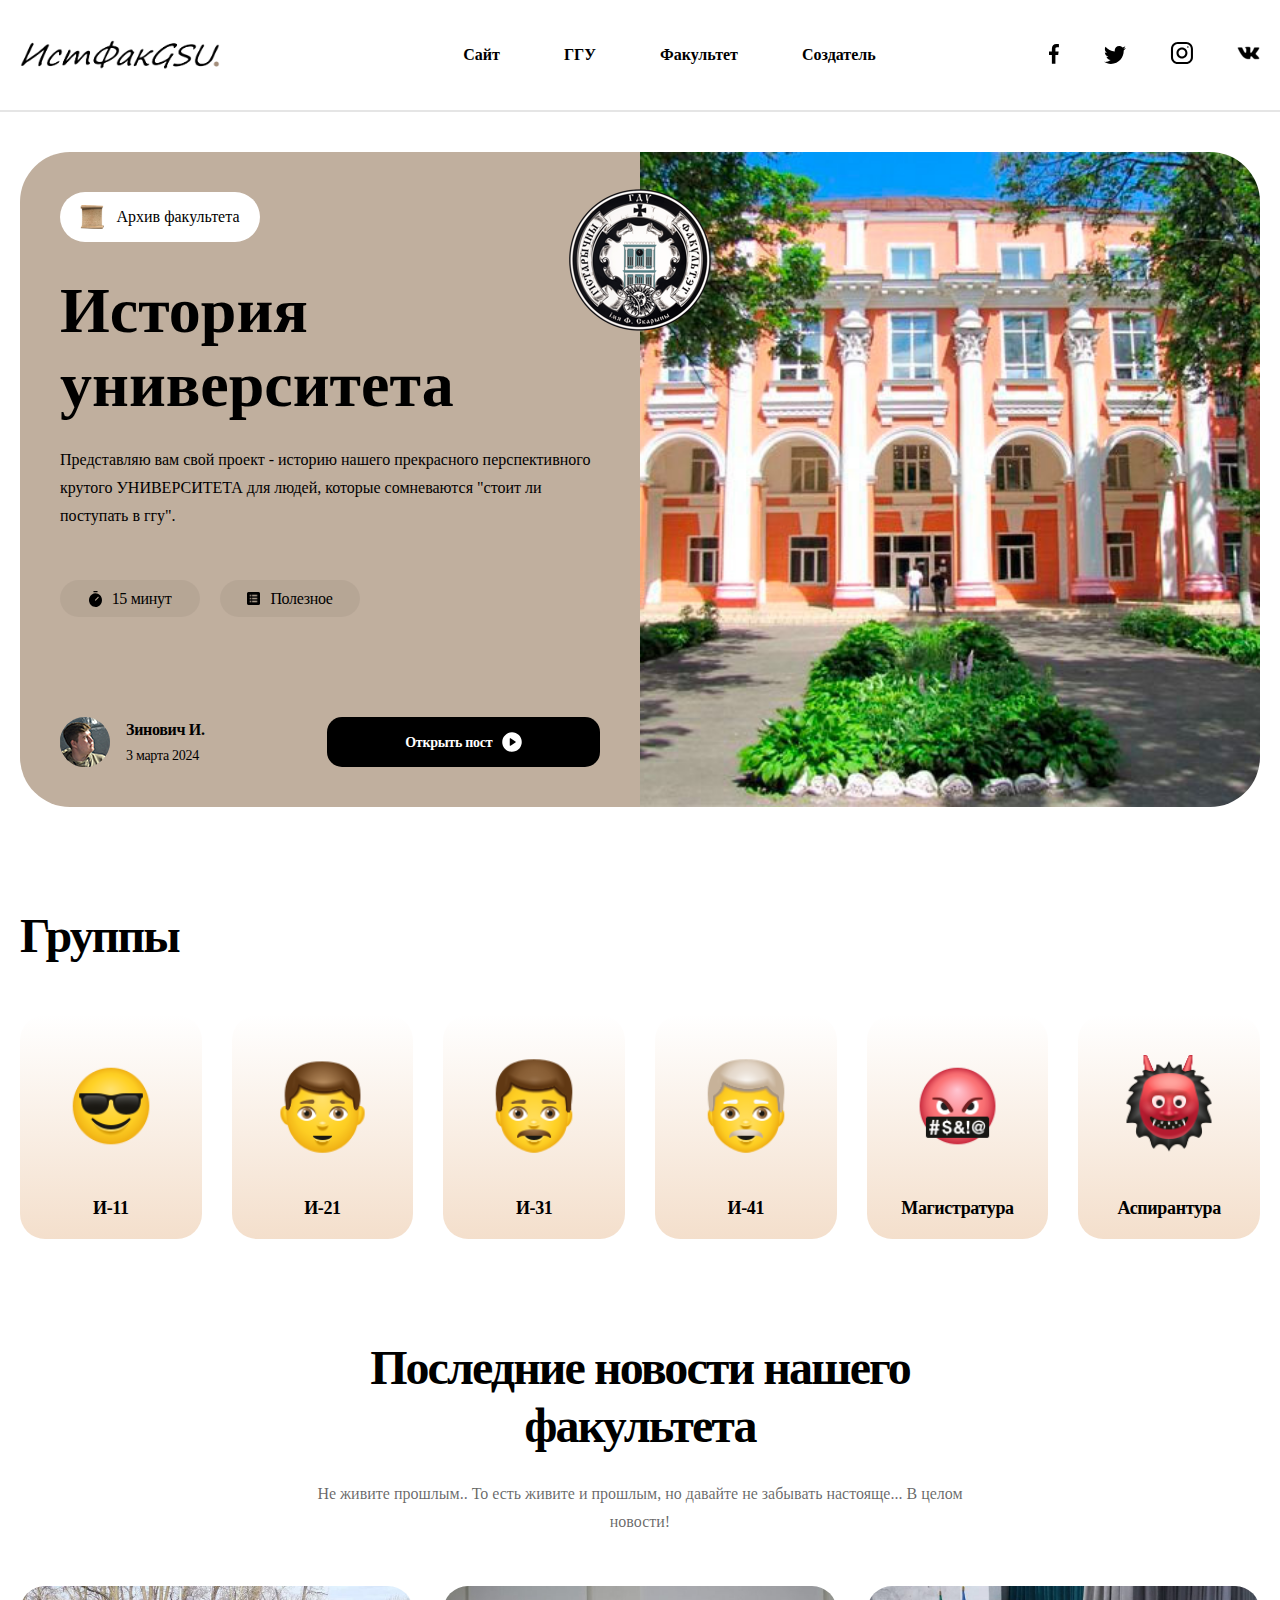
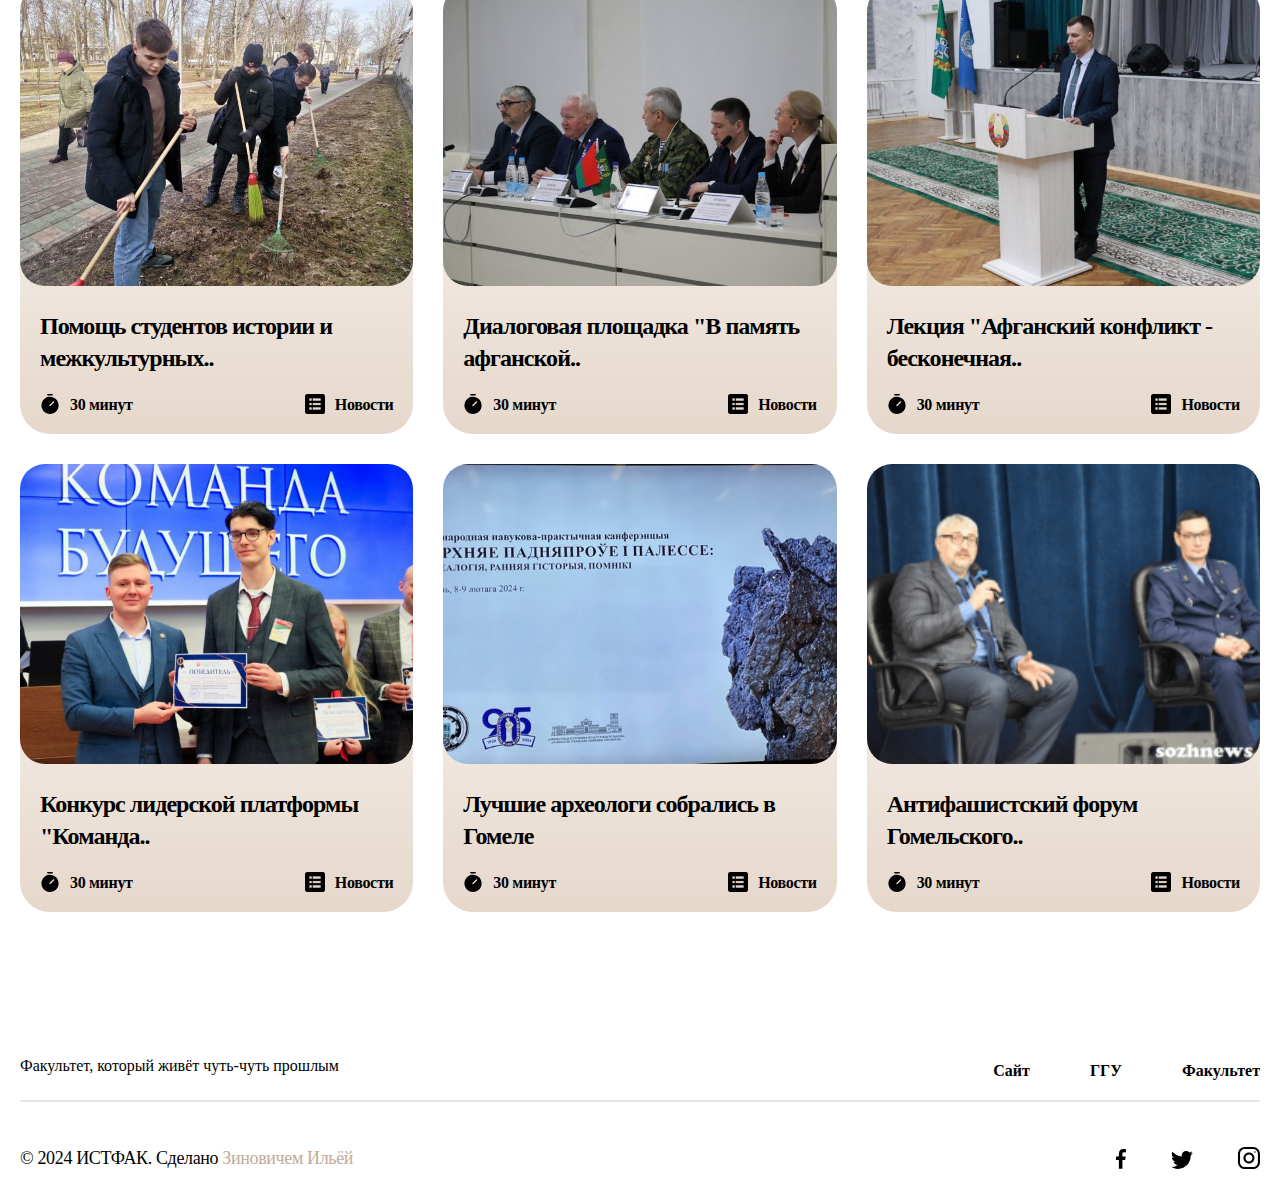
==== index.html @ bdf2fa17 "Update index.html" ====
<!DOCTYPE html>
<html lang="ru">
    <head>
        <meta charset="UTF-8">
        <meta http-equiv="X-UA-Compatible" content="IE=edge">
        <meta name="viewport" content="width=device-width, initial-scale=1.0">

        <title>ИстФак</title>

        <link rel="stylesheet" href="./css/styles.css">
    </head>

    <body>
        <!-- навбар -->
        
        <nav class="navBar">
            <img src="./img/Foodieland..png" class="navLogoImg" alt="">

            <div class="navLink">
                 <a href="./index.html" class="navLinkTap">Сайт</a>
                <a href="http://www.gsu.by/ru/university" class="navLinkTap">ГГУ</a>
                <a href="https://history.gsu.by/" class="navLinkTap">Факультет</a>
                <a href="https://vk.com/jeremy_juster" class="navLinkTap">Создатель</a>
            </div>

            <div>
                <a class="navLinkImg" href="https://www.facebook.com/francisk.skorina.gsu/">
                    <img src="./img/001-facebook.svg" alt="">
                </a>

                <a class="navLinkImg" href="https://twitter.com/GomelGsu?ref_src=twsrc%5Egoogle%7Ctwcamp%5Eserp%7Ctwgr%5Eauthor">
                    <img src="./img/002-twitter.svg" alt="">
                </a>

                <a class="navLinkImg" href="https://www.instagram.com/gsu_gomel/">
                    <img src="./img/003-instagram.svg" alt="">
                </a>

                <a class="navLinkImg" href="https://vk.com/istfak_ggu">
                    <img src="./img/vk-logo.png" alt="">
                </a>
            </div>
        </nav>

        <!-- main -->

        <section class="window-food">
            <div class="text-window">
                <div class="window-food-logo"></div>

                <div class="white-circle">
                    <div class="content">
                        <img class="img-page" src="./img/page.svg" alt="">
                        <p class="white-button-text">Архив факультета</p>
                    </div>
                </div>

                <div>
                    <p class="bold-text-one">История университета</p>
                    <p class="comment">Представляю вам свой проект - историю нашего прекрасного перспективного крутого УНИВЕРСИТЕТА для людей, которые сомневаются "стоит ли поступать в ггу".</p>
                </div>

                <div class="time-clock">
                    <div class="time">
                        <img class="clock-time-img" src="./img/time.svg" alt="">
                        <p class="clock-time-text">15 минут</p>
                    </div>
                    
                    <div class="clock">
                        <img class="clock-time-img" src="./img/clock.png" alt="" >
                        <p class="clock-time-text">Полезное</p>
                    </div>
                </div>

                <div class="smith-info-button">
                    <div class="smith-info">
                        <img src="./img/photo-smith.png" alt="">

                        <div>
                            <p class="smith-info-name">Зинович И.</p>
                            <p class="smith-info-calendar">3 марта 2024</p>
                        </div>   
                    </div>

                    <a class="black-circle" href="./post.html">
                        <p class="text-button-view">Открыть пост</p>
                        <img src="./img/play-button.svg" alt="">
                    </a>
                </div>
            </div>
        
            <div class="img-window-food">
                <img class="img-pic" src="./img/food-pic.jpg" alt="">
            </div>        
        </section>

        <!-- group -->

        <div class="tags-bar">
            <div class="tags-text">
                <div class="tags-text-one">
                    <p>Группы</p>
                </div>
            </div>
        
            <div class="tags-pic">
                <div class="tags-block">
                    <div class="gradient">
                        <img class="breakfast-img" src="./img/breakfast.png" alt="">
                        <p class="breakfast-text">И-11</p>
                    </div>
                </div>

                <div class="tags-block">
                    <div class="gradient">
                        <img class="breakfast-img" src="./img/vegan.png" alt="">
                        <p class="breakfast-text">И-21</p>
                    </div>
                </div>

                <div class="tags-block">
                    <div class="gradient">
                        <img class="breakfast-img" src="./img/meat.png" alt="">
                        <p class="breakfast-text">И-31</p>
                    </div>
                </div>

                <div class="tags-block">
                    <div class="gradient">
                        <img class="breakfast-img" src="./img/dessert.png" alt="">
                        <p class="breakfast-text">И-41</p>
                    </div>
                </div>

                <div class="tags-block">
                    <div class="gradient">
                        <img class="breakfast-img" src="./img/lunch.png" alt="">
                        <p class="breakfast-text">Магистратура</p>
                    </div>
                </div>

                <div class="tags-block">
                    <div class="gradient">
                        <img class="breakfast-img" src="./img/chocolate.png" alt="">
                        <p class="breakfast-text">Аспирантура</p>
                    </div>
                </div>
            </div>
        </div>

        <!-- cards -->

        <section class="most-popular-recipes">
            <div class="text-mpr">
                <p class="article">Последние новости нашего факультета</p>
                <p class="description">Не живите прошлым.. То есть живите и прошлым, но давайте не забывать настояще... В целом новости! </p>
            </div>

            <div class="recipes-mpr">
                <a class="recipes-block" href="https://history.gsu.by/2024/02/28/pomoshh-studentov-istorii-i-mezhkulturnyh-kommunikacij-v-podderzhanii-poryadka/" target="_blank">
                    <img class="mpr-img" src="./img/mpr-img-1.jpg" alt="">

                    <div class="mpr-block-text">
                        <p class="recipes-mpr-text">Помощь студентов истории и межкультурных..</p>

                        <div class="mpr-time-clock">
                            <div class="mpr-timer">
                                <img src="./img/time.svg" alt="">
                                <p class="mpr-text-timeclock">30 минут</p>
                            </div>

                            <div class="mpr-clock">
                                <img src="./img/clock.png" alt="">
                                <p class="mpr-text-timeclock">Новости</p>
                            </div>
                        </div>
                    </div>
                </a>

                <a class="recipes-block" href="http://www.gsu.by./index.php/ru/node/7560" target="_blank">
                    <img class="mpr-img" src="./img/mpr-img-2.jpg" alt="">

                    <div class="mpr-block-text">
                        <p class="recipes-mpr-text">Диалоговая площадка "В память афганской..</p>

                        <div class="mpr-time-clock">
                            <div class="mpr-timer">
                                <img src="./img/time.svg" alt="">
                                <p class="mpr-text-timeclock">30 минут</p>
                            </div>

                            <div class="mpr-clock">
                                <img src="./img/clock.png" alt="">
                                <p class="mpr-text-timeclock">Новости</p>
                            </div>
                        </div>
                    </div>
                </a>
            
                <a class="recipes-block" href="https://history.gsu.by/2024/02/15/lekciya-afganskij-konflikt-beskonechnaya-tragediya/" target="_blank">
                    <img class="mpr-img" src="./img/mpr-img-3.jpg" alt="">

                    <div class="mpr-block-text">
                        <p class="recipes-mpr-text">Лекция "Афганский конфликт - бесконечная..</p>

                        <div class="mpr-time-clock">
                            <div class="mpr-timer">
                                <img src="./img/time.svg" alt="">
                                <p class="mpr-text-timeclock">30 минут</p>
                            </div>

                            <div class="mpr-clock">
                                <img src="./img/clock.png" alt="">
                                <p class="mpr-text-timeclock">Новости</p>
                            </div>
                        </div>
                    </div>
                </a>
                
                <a class="recipes-block" href="https://history.gsu.by/2024/02/13/konkurs-liderskoj-platformy-komanda-budushhego/" target="_blank">
                    <img class="mpr-img" src="./img/mpr-img-4.jpg" alt="">

                    <div class="mpr-block-text">
                        <p class="recipes-mpr-text">Конкурс лидерской платформы "Команда..</p>

                        <div class="mpr-time-clock">  
                            <div class="mpr-timer">
                                <img src="./img/time.svg" alt="">
                                <p class="mpr-text-timeclock">30 минут</p>
                            </div>

                            <div class="mpr-clock">
                                <img src="./img/clock.png" alt="">
                                <p class="mpr-text-timeclock">Новости</p>
                            </div>
                        </div>
                    </div>
                </a>
            
                <a class="recipes-block" href="https://history.gsu.by/2024/02/12/luchshie-arheologi-belarusi-sobralis-v-gomele/" target="_blank">
                    <img class="mpr-img" src="./img/mpr-img-5.jpg" alt="">

                    <div class="mpr-block-text">
                        <p class="recipes-mpr-text">Лучшие археологи собрались в Гомеле</p>

                        <div class="mpr-time-clock">
                                
                            <div class="mpr-timer">
                                <img src="./img/time.svg" alt="">
                                <p class="mpr-text-timeclock">30 минут</p>
                            </div>

                            <div class="mpr-clock">
                                <img src="./img/clock.png" alt="">
                                <p class="mpr-text-timeclock">Новости</p>
                            </div>
                        </div>
                    </div>
                </a>
        
                <a class="recipes-block" href="http://www.gsu.by./index.php/ru/node/7526" target="_blank">
                    <img class="mpr-img" src="./img/mpr-img-6.png" alt="">

                    <div class="mpr-block-text">
                        <p class="recipes-mpr-text">Антифашистский форум Гомельского..</p>
                        
                        <div class="mpr-time-clock">
                            <div class="mpr-timer">
                                <img src="./img/time.svg" alt="">
                                <p class="mpr-text-timeclock">30 минут</p>
                            </div>

                            <div class="mpr-clock">
                                <img src="./img/clock.png" alt="">
                                <p class="mpr-text-timeclock">Новости</p>
                            </div>
                        </div>
                    </div>
                </a>
            </div>
        </section>

        <!-- footer -->

        <footer class="footer">
            <div class="footer-one">
                <p class="foot-text">Факультет, который живёт чуть-чуть прошлым </p>

                <div class="foot-button">
                    <a href="" class="navLinkTap">Сайт</a>
                    <a href="http://www.gsu.by/ru/university" class="navLinkTap">ГГУ</a>
                    <a href="https://history.gsu.by/" class="navLinkTap">Факультет</a>
                </div>    
            </div>  

            <div class="footer-two">
                <p class="foot-two-text">© 2024 ИСТФАК. Сделано <span class="second-word">Зиновичем Ильёй </span></p>

                <div class="button-social">
                    <a href="https://www.facebook.com/francisk.skorina.gsu/" class="navLinkImg"><img src="./img/001-facebook.svg" alt=""></a>
                    <a href="https://twitter.com/GomelGsu?ref_src=twsrc%5Egoogle%7Ctwcamp%5Eserp%7Ctwgr%5Eauthor" class="navLinkImg"><img src="./img/002-twitter.svg" alt=""></a>
                    <a href="https://www.instagram.com/gsu_gomel/" class="navLinkImg"><img src="./img/003-instagram.svg" alt=""></a>
                </div>
            </div>
        </footer>
    </body>
</html>
---- css/styles.css ----
@import 'general.css';

@import 'navbar.css';
@import 'main.css';
@import 'group.css';
@import 'cards.css';
@import 'footer.css';

@import 'main-post.css';
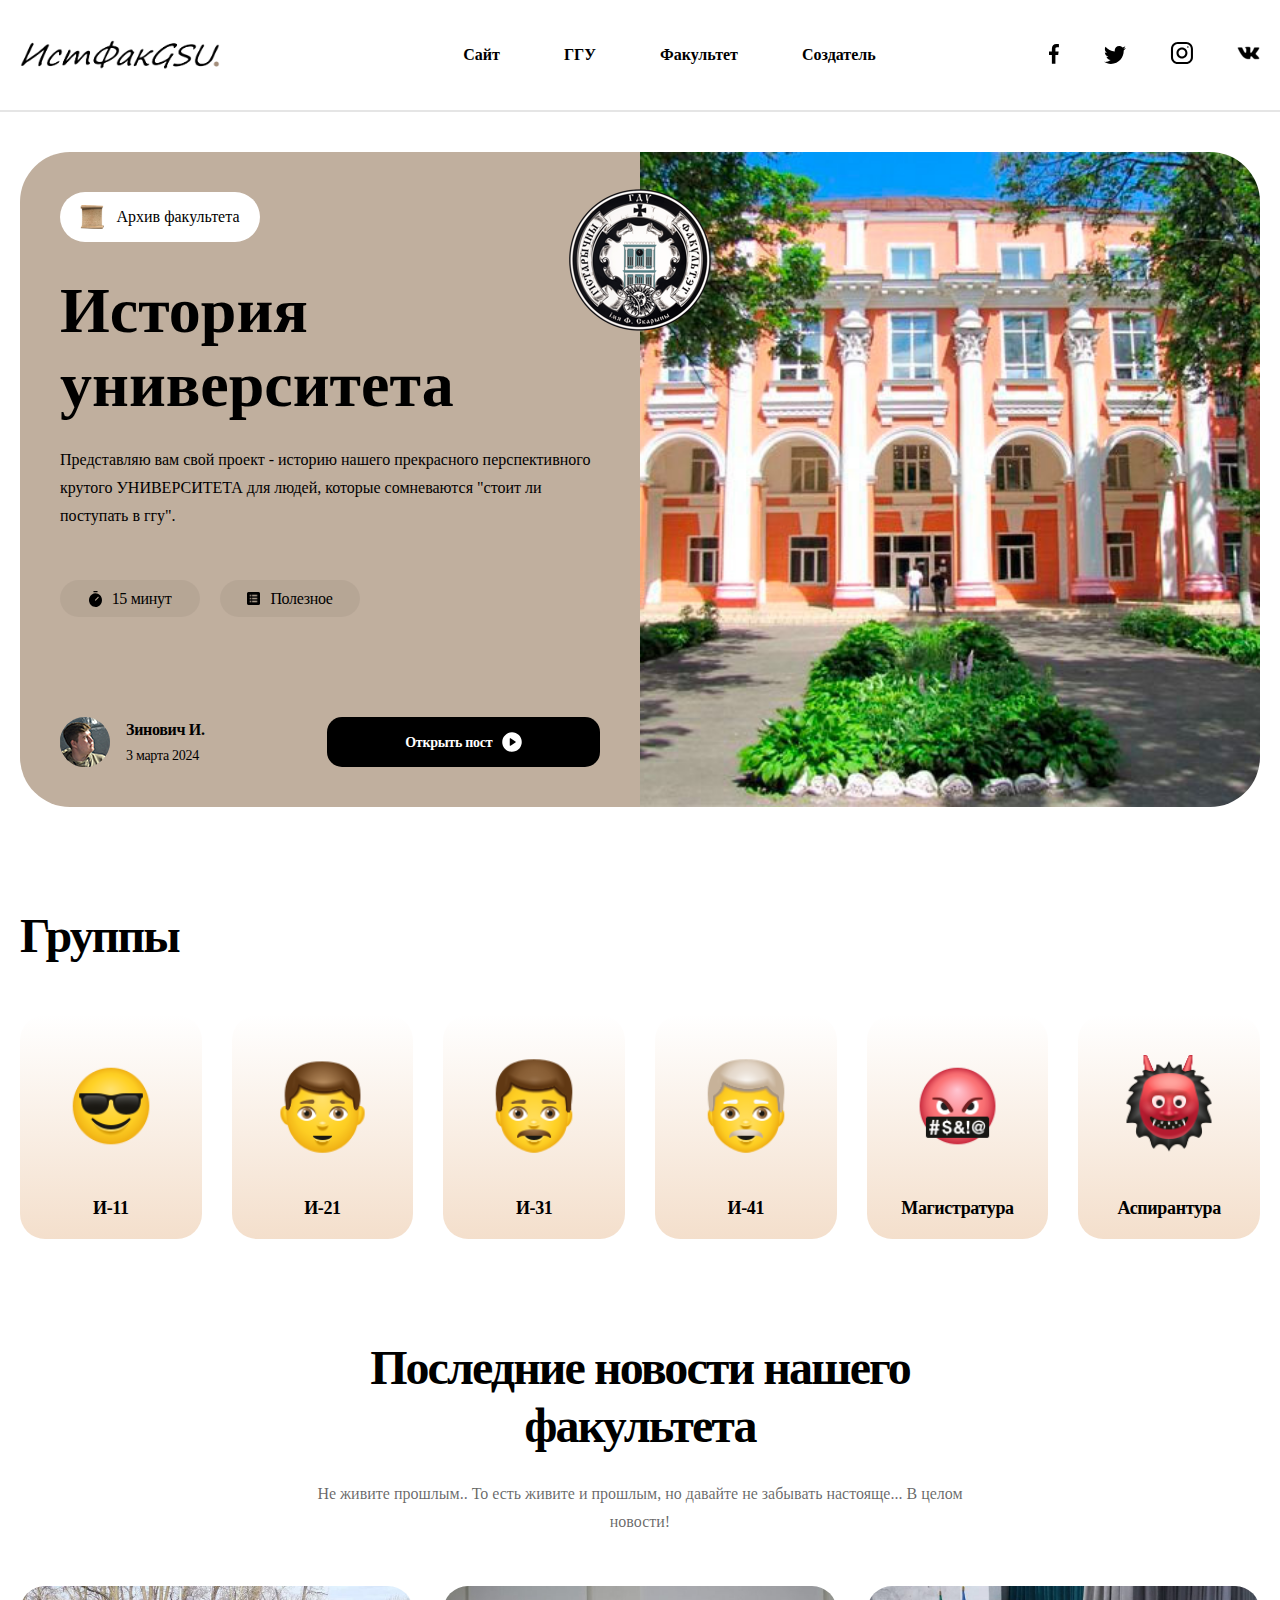
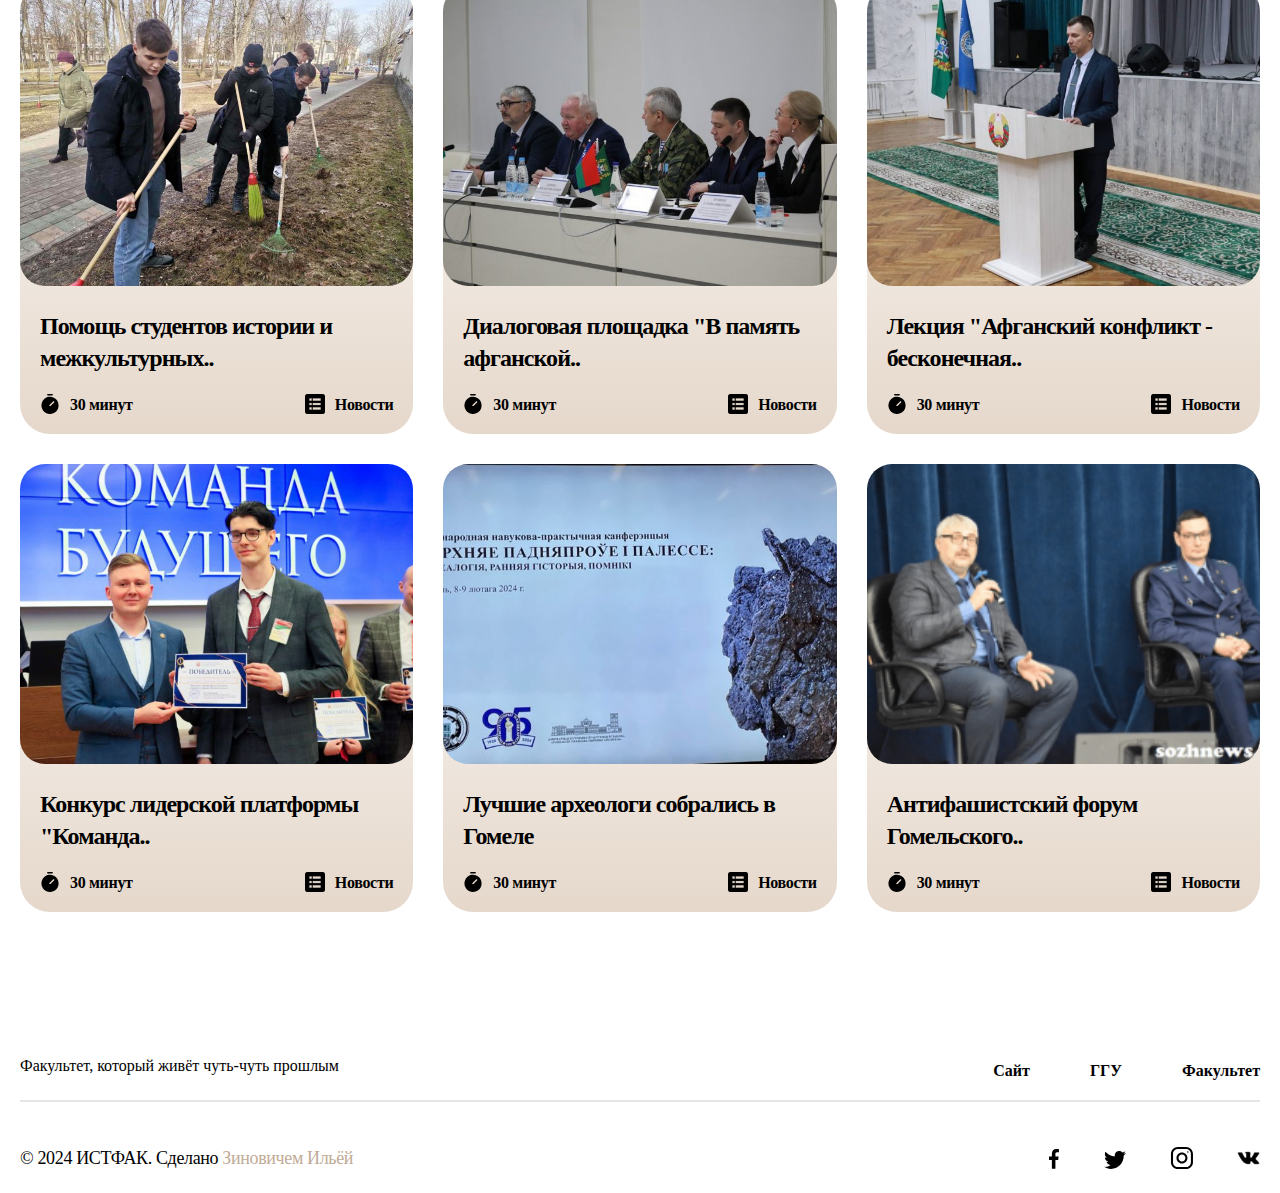
==== commit 3c13ca70: "Update index.html" ====
--- a/index.html
+++ b/index.html
@@ -300,6 +300,7 @@
                     <a href="https://www.facebook.com/francisk.skorina.gsu/" class="navLinkImg"><img src="./img/001-facebook.svg" alt=""></a>
                     <a href="https://twitter.com/GomelGsu?ref_src=twsrc%5Egoogle%7Ctwcamp%5Eserp%7Ctwgr%5Eauthor" class="navLinkImg"><img src="./img/002-twitter.svg" alt=""></a>
                     <a href="https://www.instagram.com/gsu_gomel/" class="navLinkImg"><img src="./img/003-instagram.svg" alt=""></a>
+                    <a class="navLinkImg" href="https://vk.com/istfak_ggu"><img src="./img/vk-logo.png" alt=""></a>
                 </div>
             </div>
         </footer>
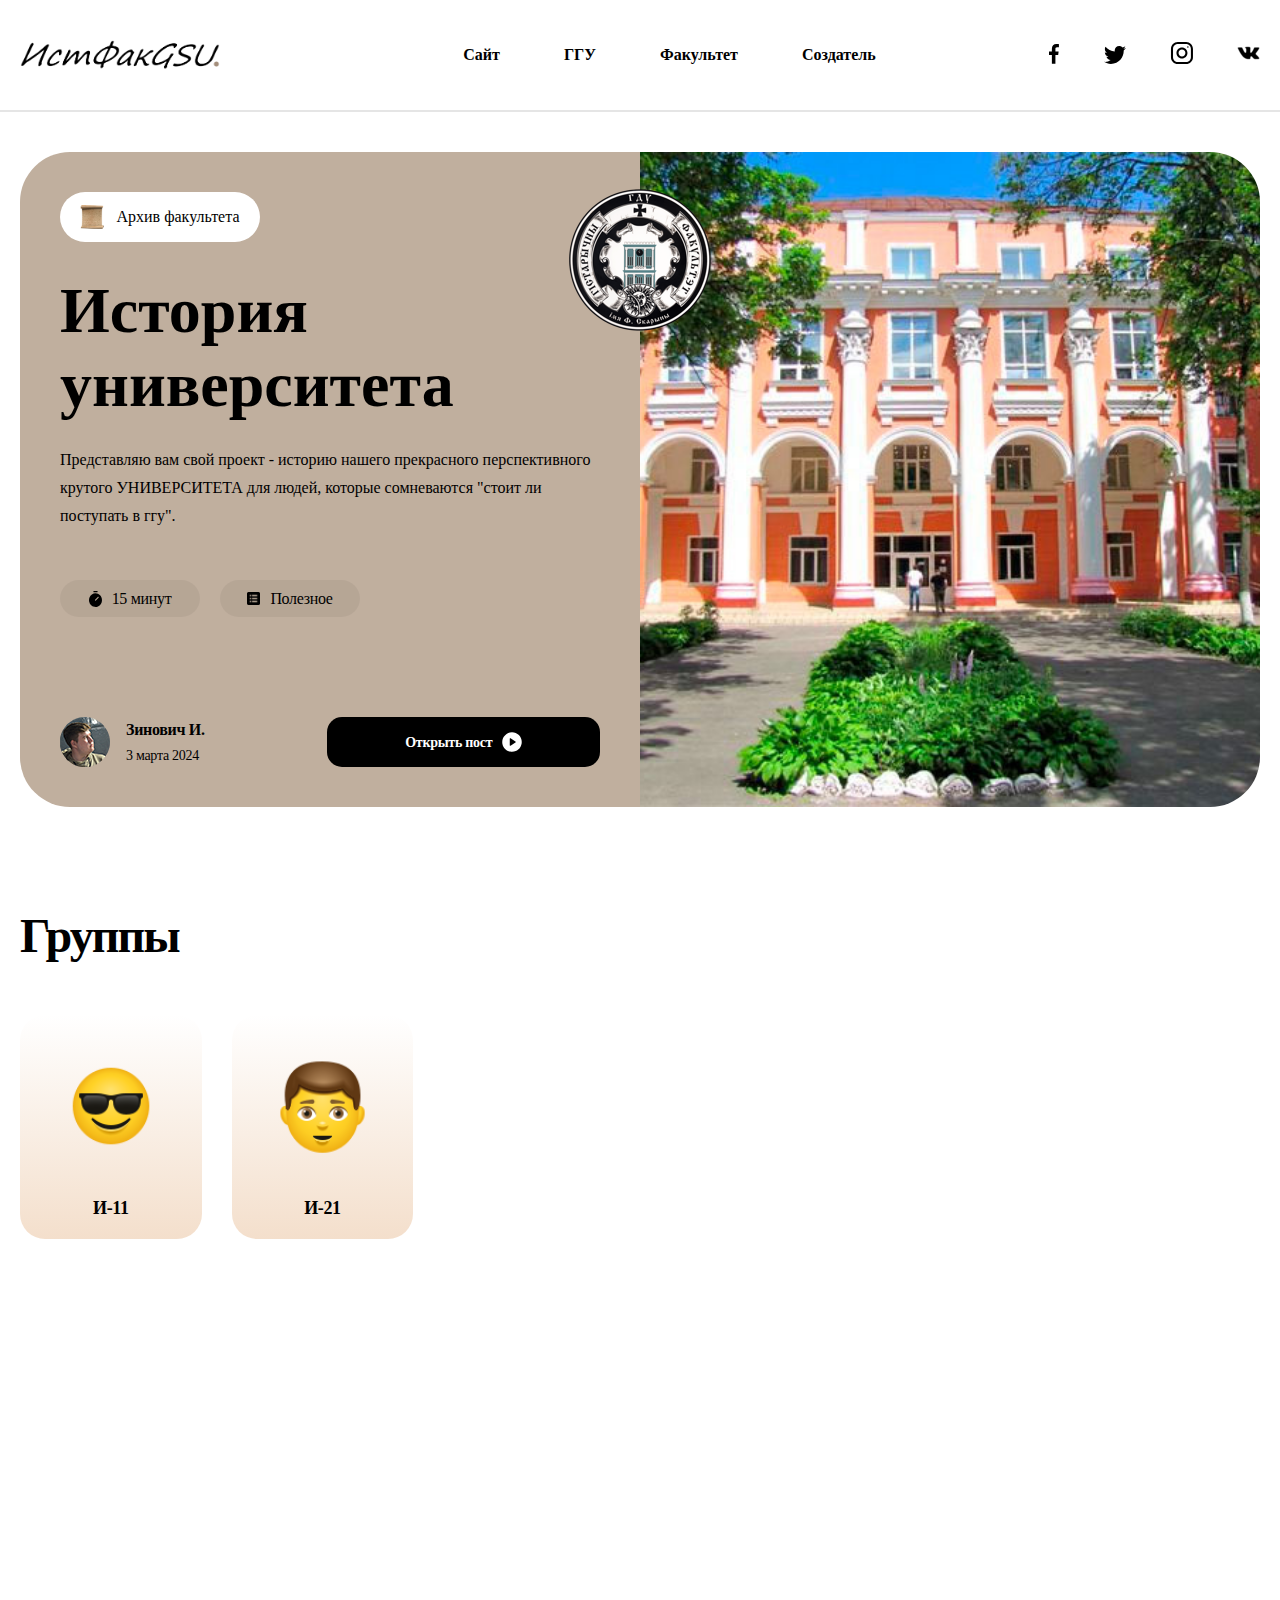
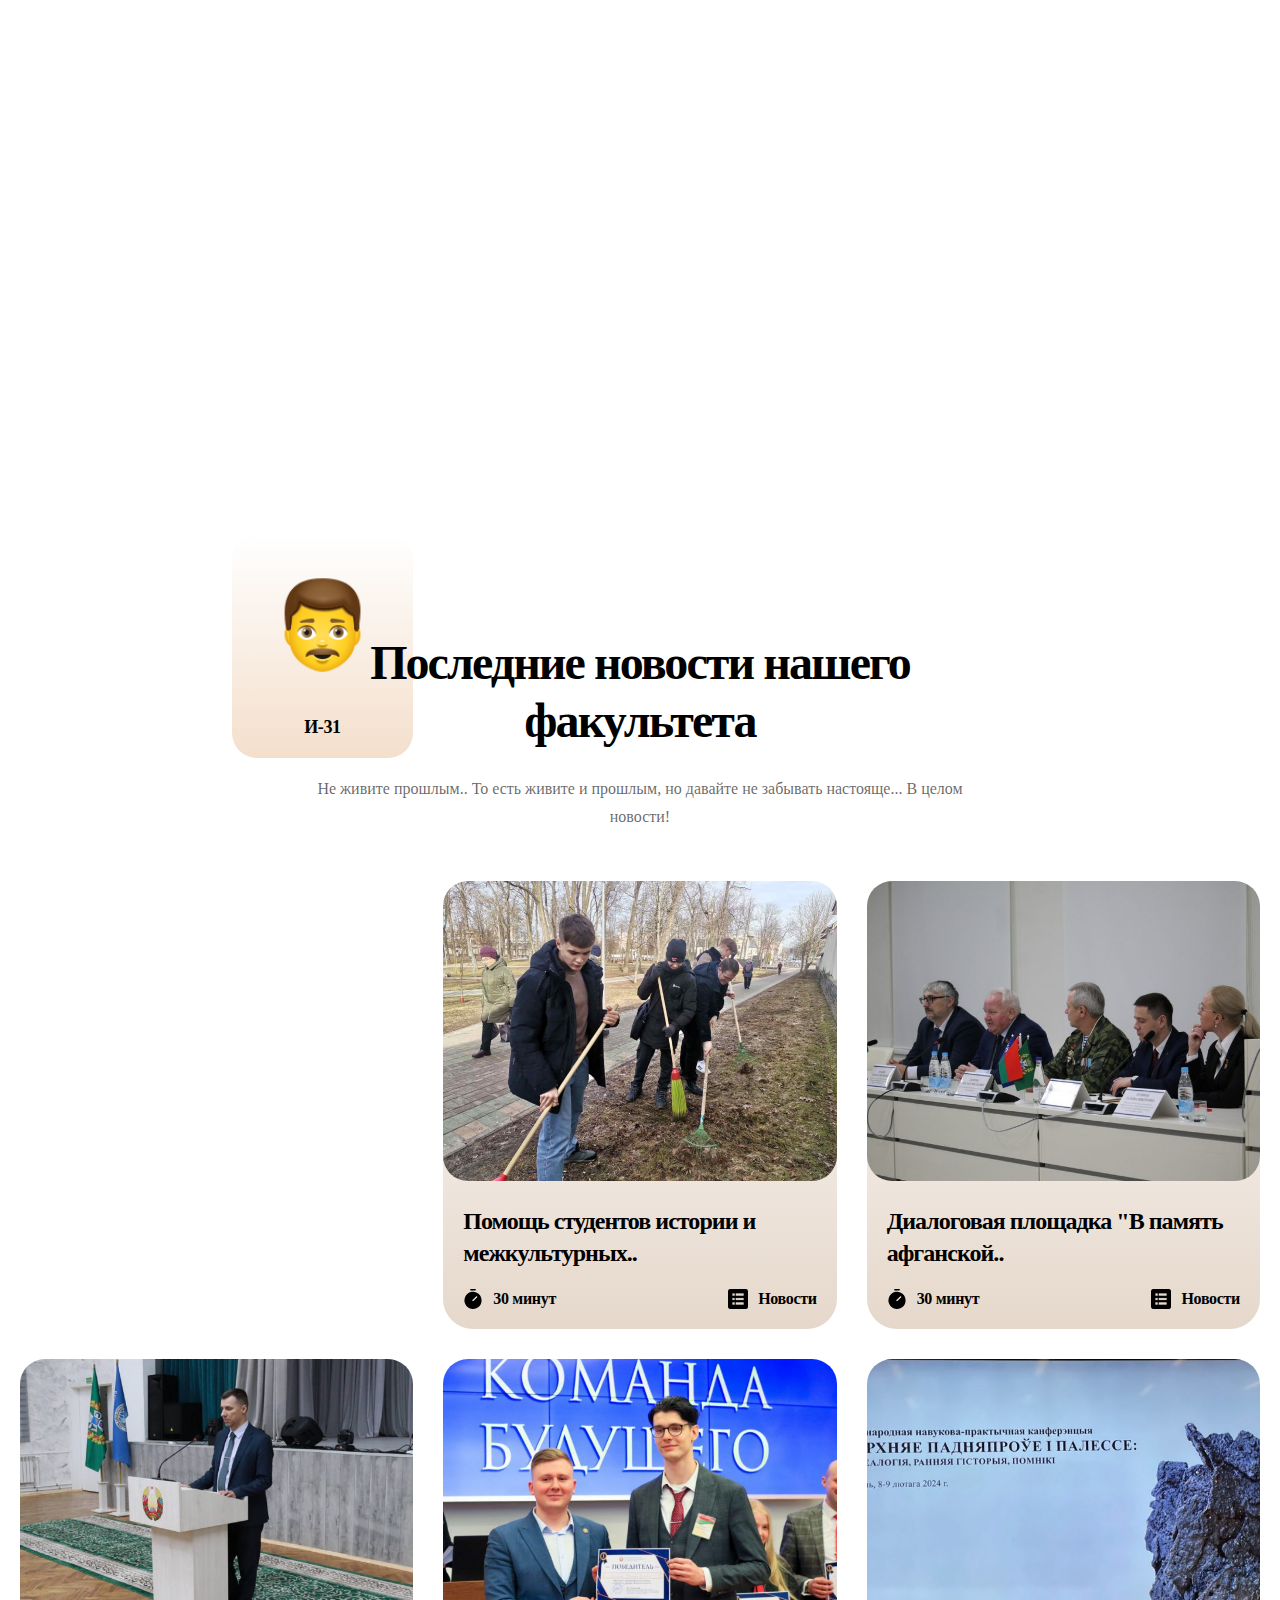
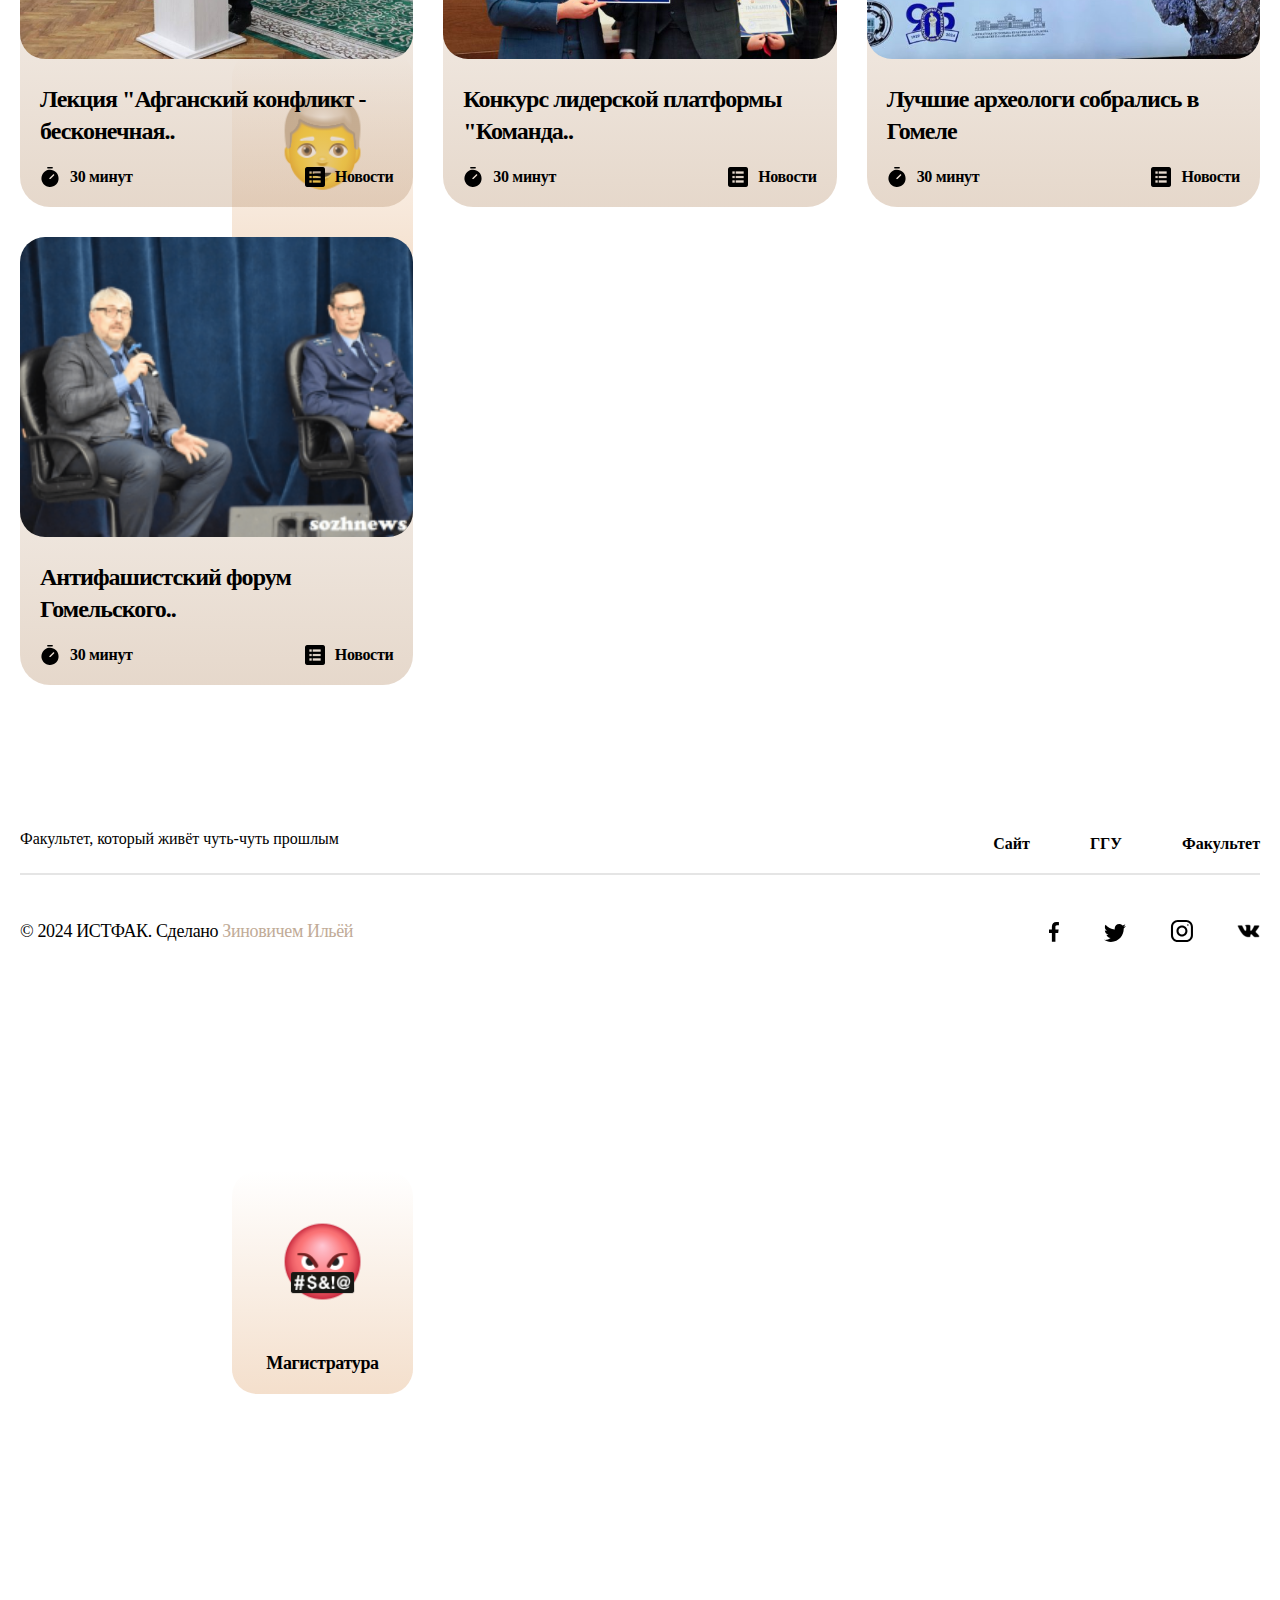
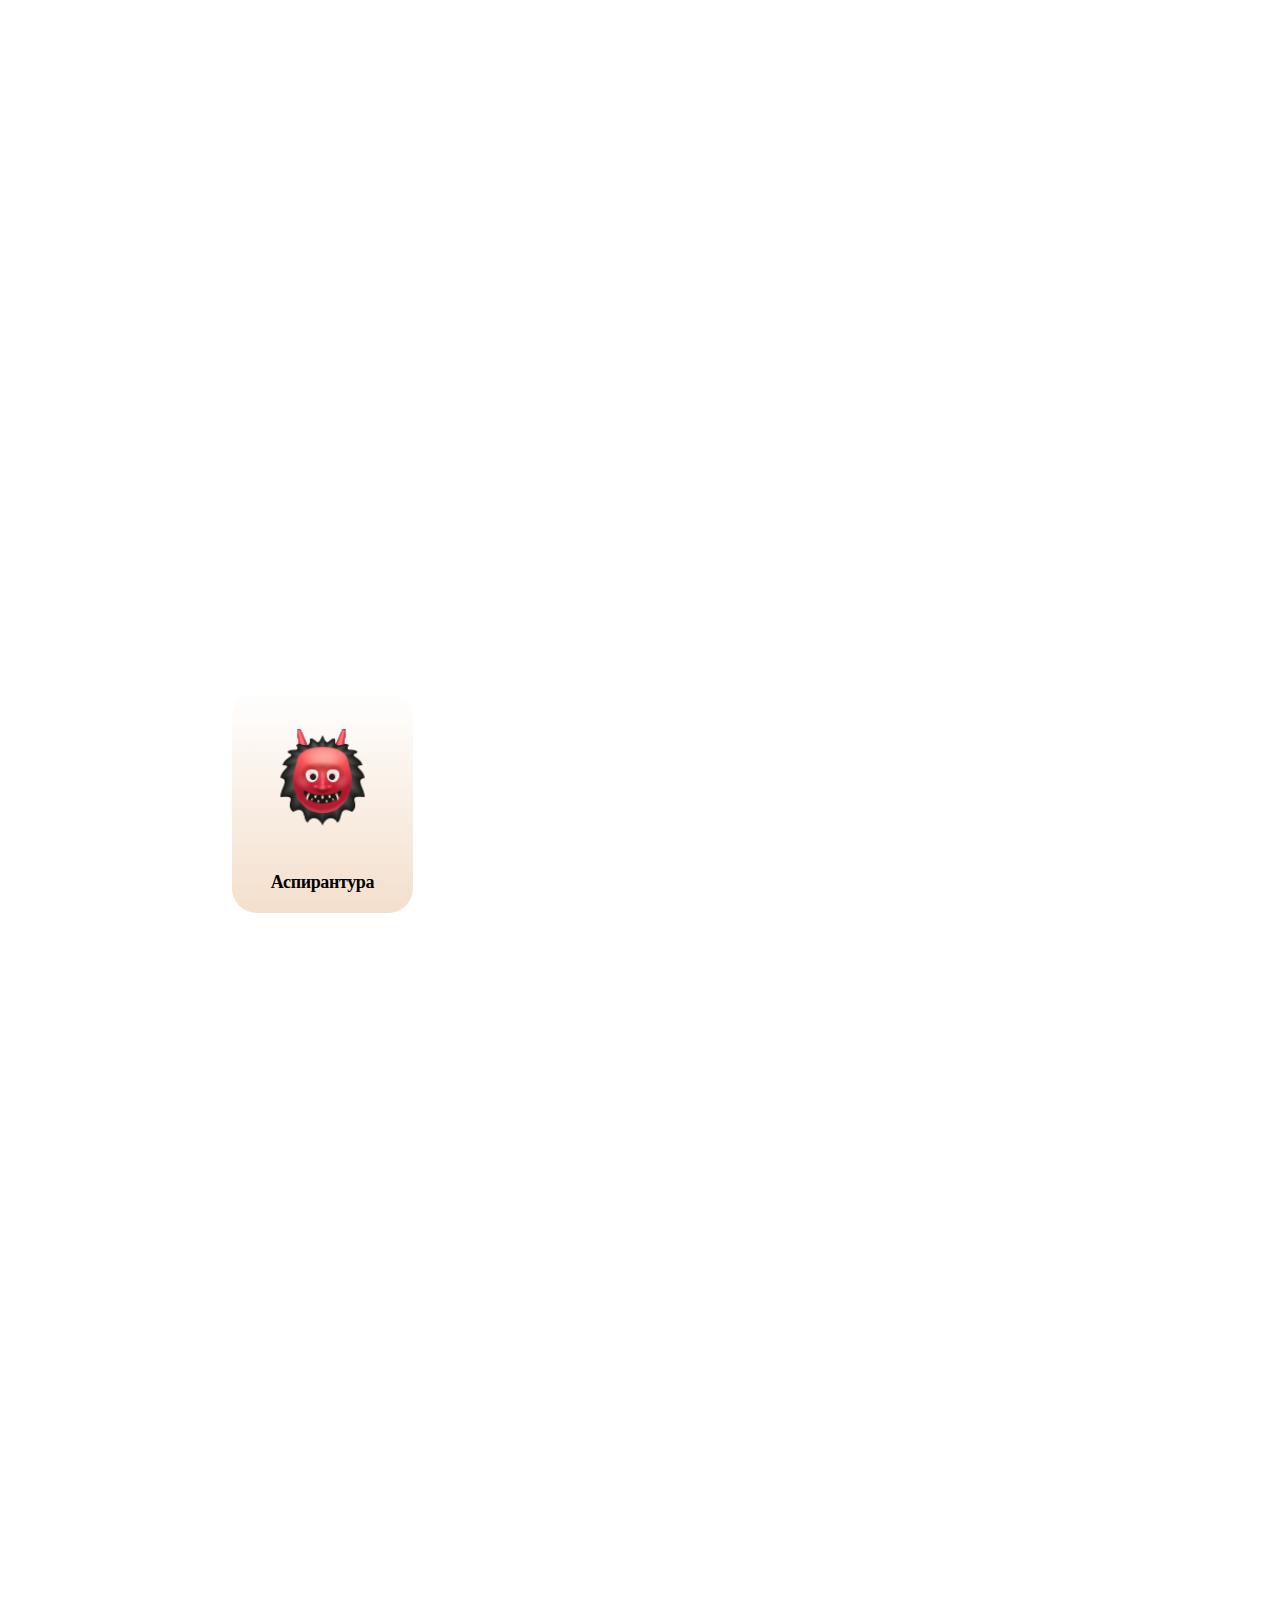
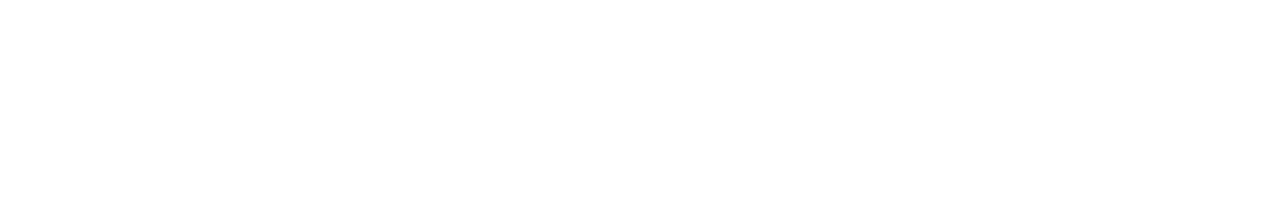
==== commit 9f251d25: "Update index.html" ====
--- a/index.html
+++ b/index.html
@@ -104,12 +104,12 @@
             </div>
         
             <div class="tags-pic">
-                <div class="tags-block">
+                <a href="https://linktr.ee/GSU_I11_HISTFAC" class="tags-block">
                     <div class="gradient">
                         <img class="breakfast-img" src="./img/breakfast.png" alt="">
                         <p class="breakfast-text">И-11</p>
                     </div>
-                </div>
+                <a>
 
                 <div class="tags-block">
                     <div class="gradient">
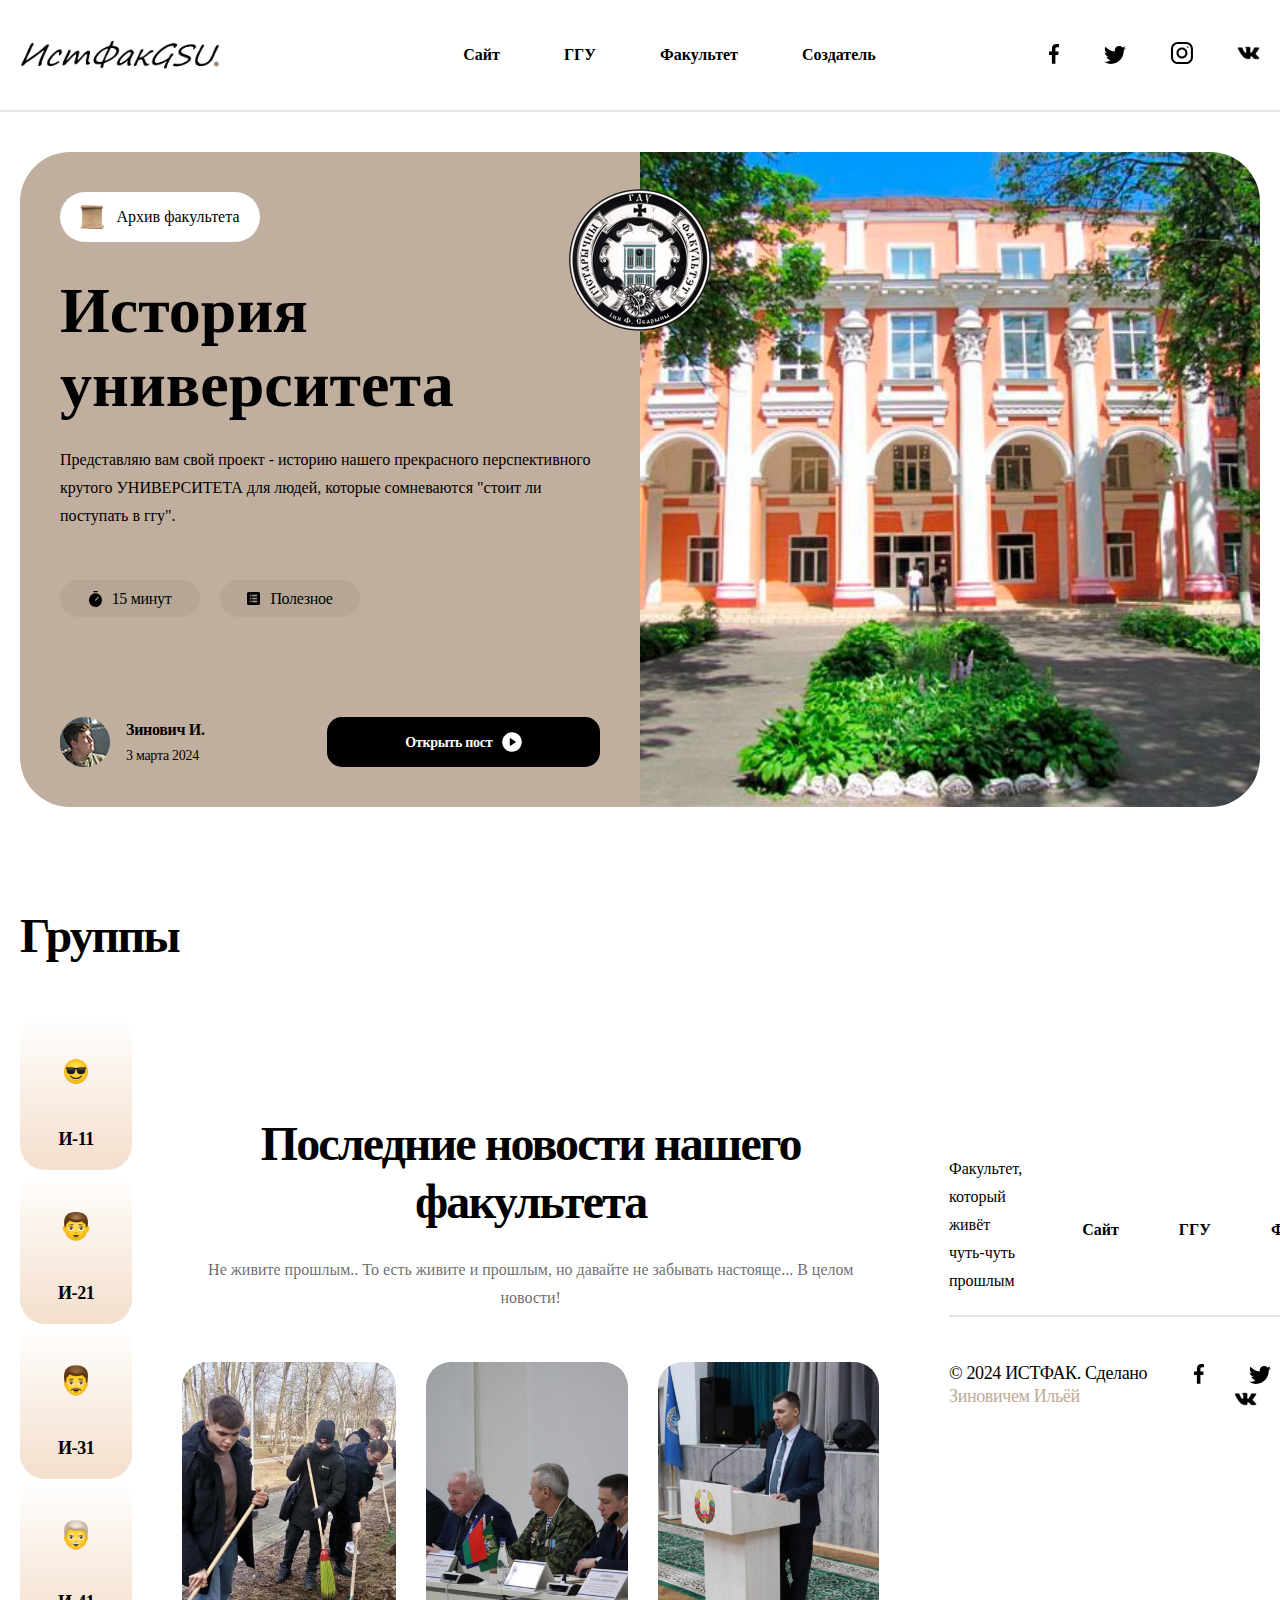
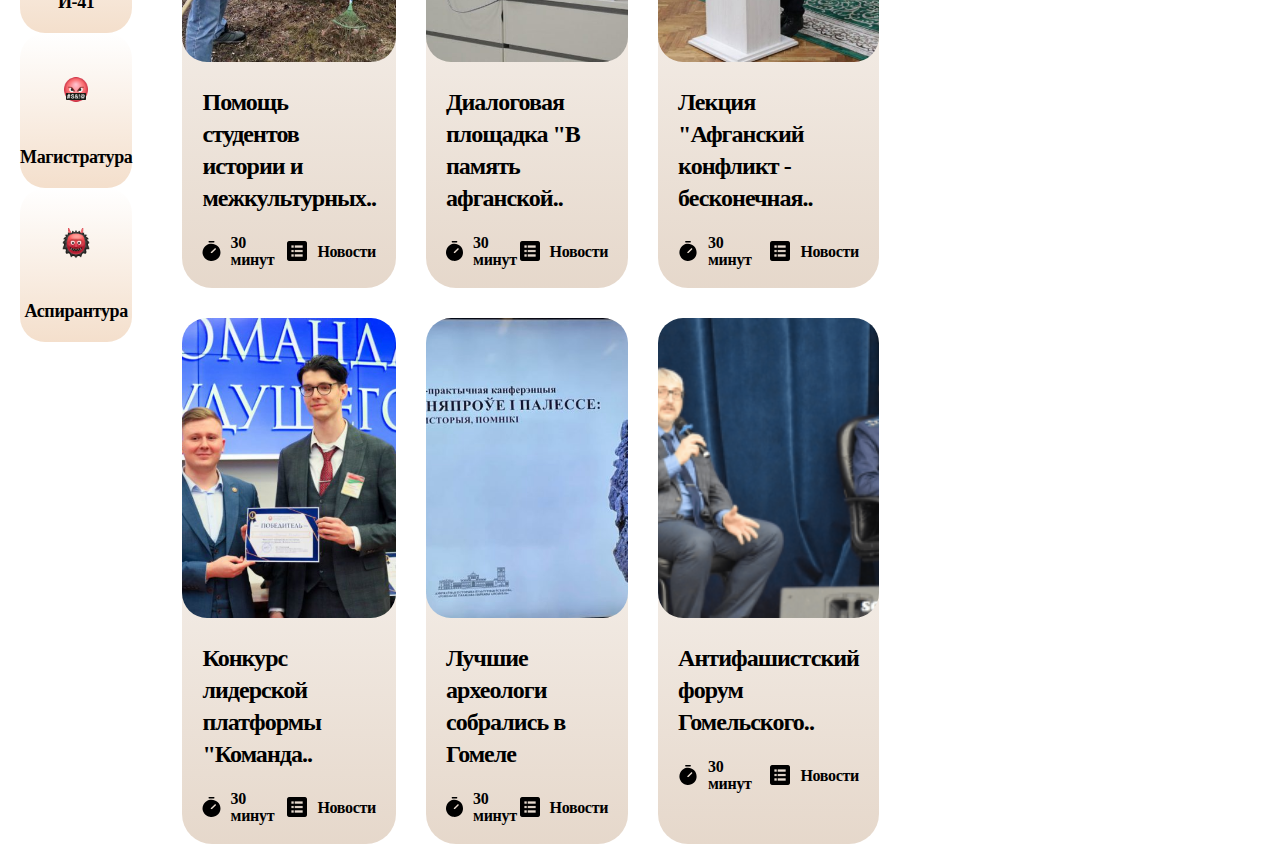
==== commit 1852e3ad: "Update index.html" ====
--- a/index.html
+++ b/index.html
@@ -104,12 +104,12 @@
             </div>
         
             <div class="tags-pic">
-                <a href="https://linktr.ee/GSU_I11_HISTFAC" class="tags-block">
+                <div class="tags-block">
                     <div class="gradient">
                         <img class="breakfast-img" src="./img/breakfast.png" alt="">
-                        <p class="breakfast-text">И-11</p>
-                    </div>
-                <a>
+                        <a href="https://linktr.ee/GSU_I11_HISTFAC" class="breakfast-text">И-11</a>
+                    </div>
+                <div>
 
                 <div class="tags-block">
                     <div class="gradient">
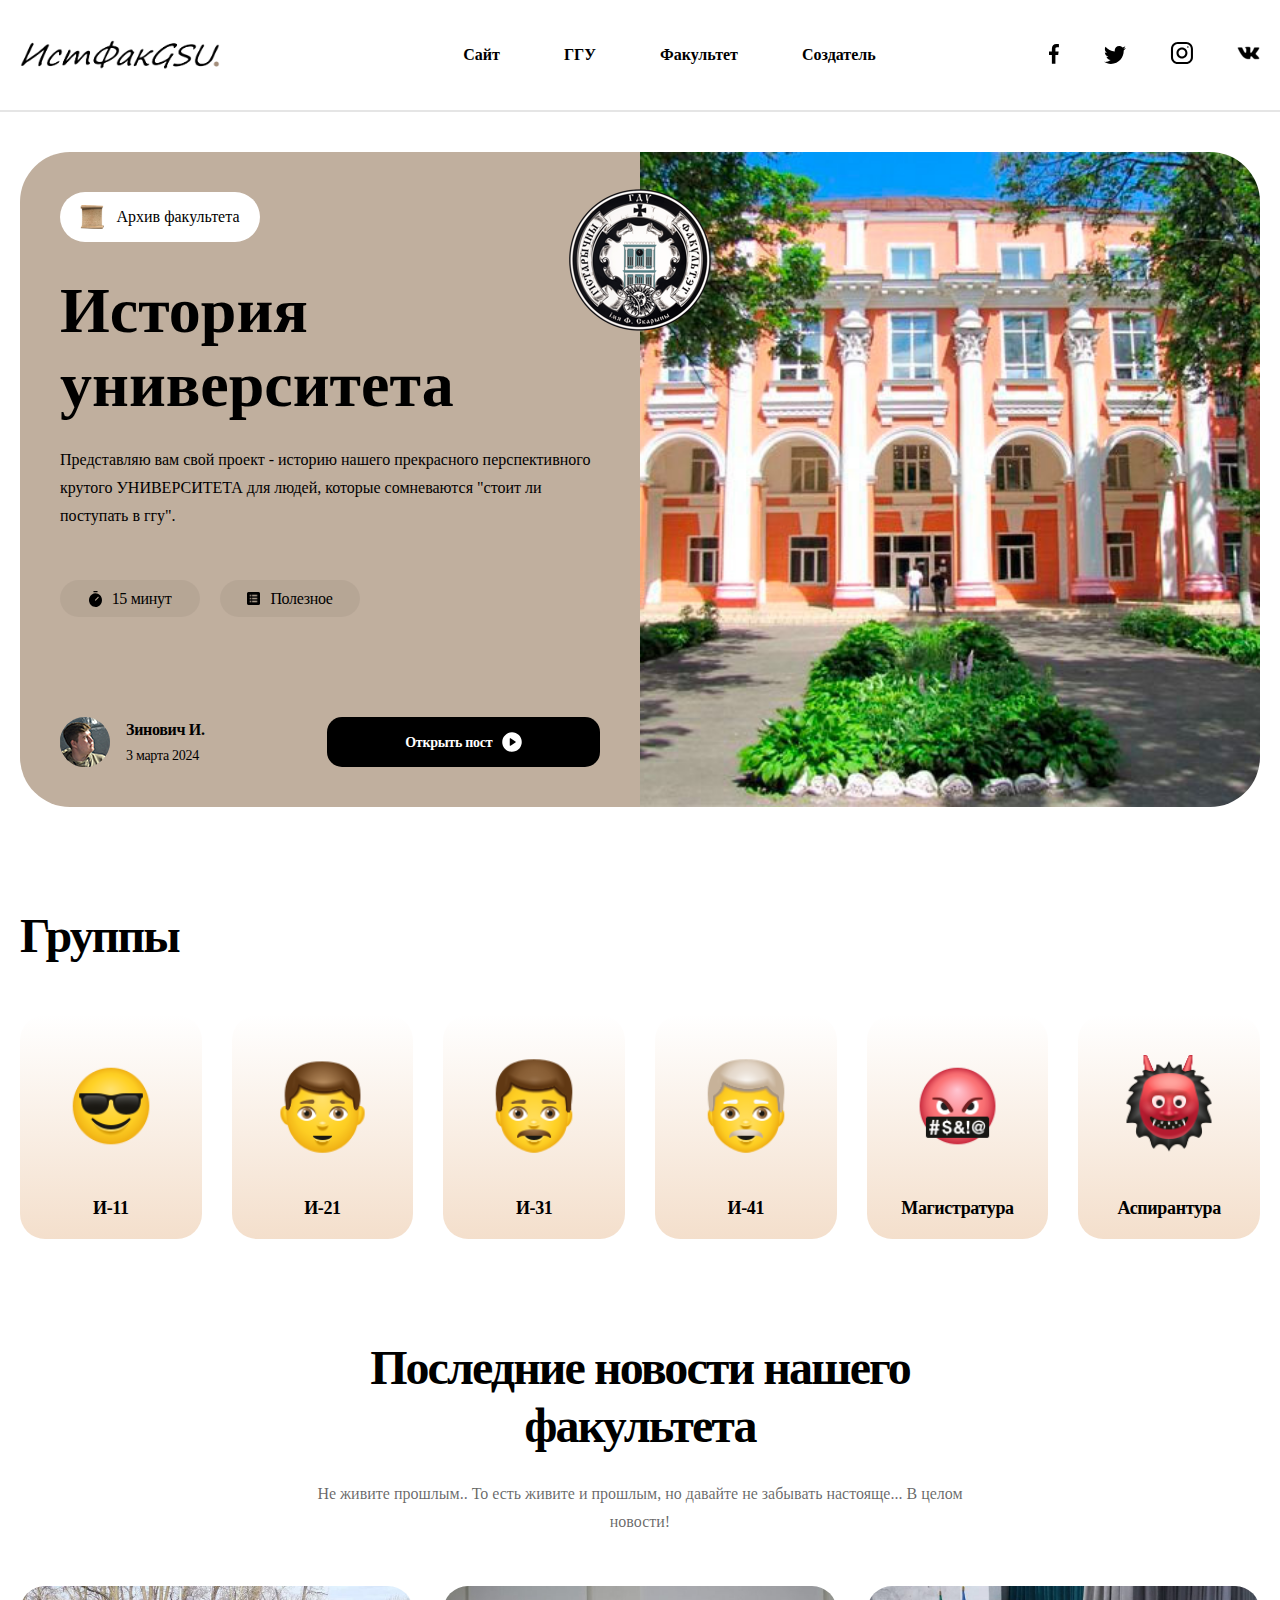
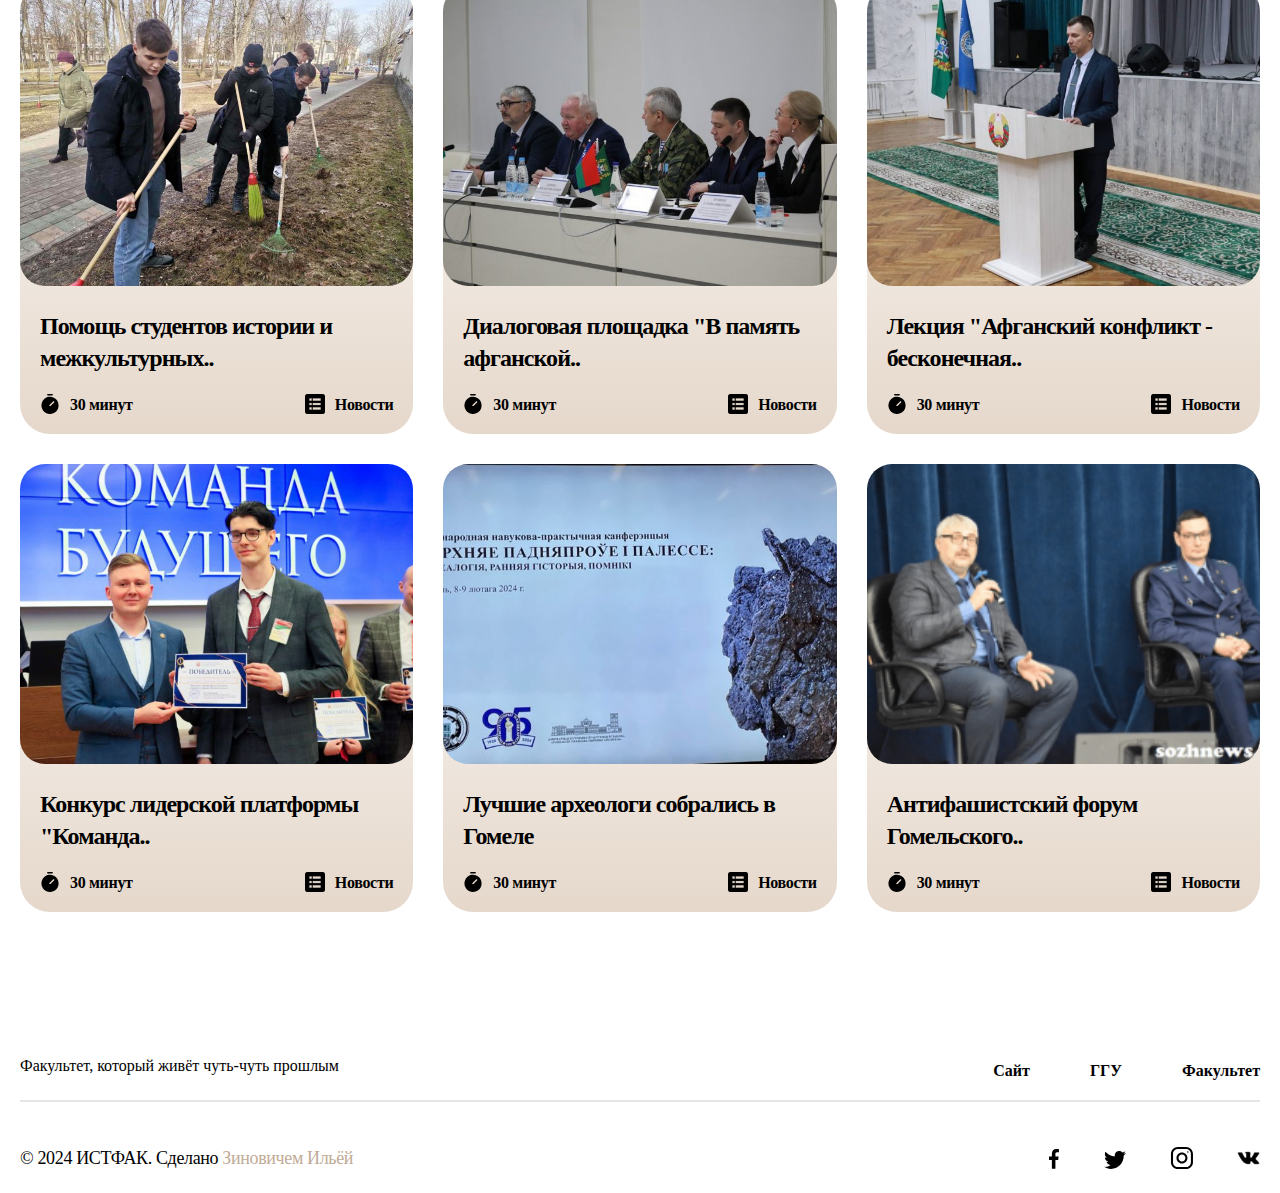
==== commit 08d1a18b: "Update index.html" ====
--- a/index.html
+++ b/index.html
@@ -104,12 +104,12 @@
             </div>
         
             <div class="tags-pic">
-                <div class="tags-block">
+                <a class="tags-block" href="https://linktr.ee/GSU_I11_HISTFAC">
                     <div class="gradient">
                         <img class="breakfast-img" src="./img/breakfast.png" alt="">
-                        <a href="https://linktr.ee/GSU_I11_HISTFAC" class="breakfast-text">И-11</a>
-                    </div>
-                <div>
+                        <p class="breakfast-text">И-11</p>
+                    </div>
+                </a>
 
                 <div class="tags-block">
                     <div class="gradient">
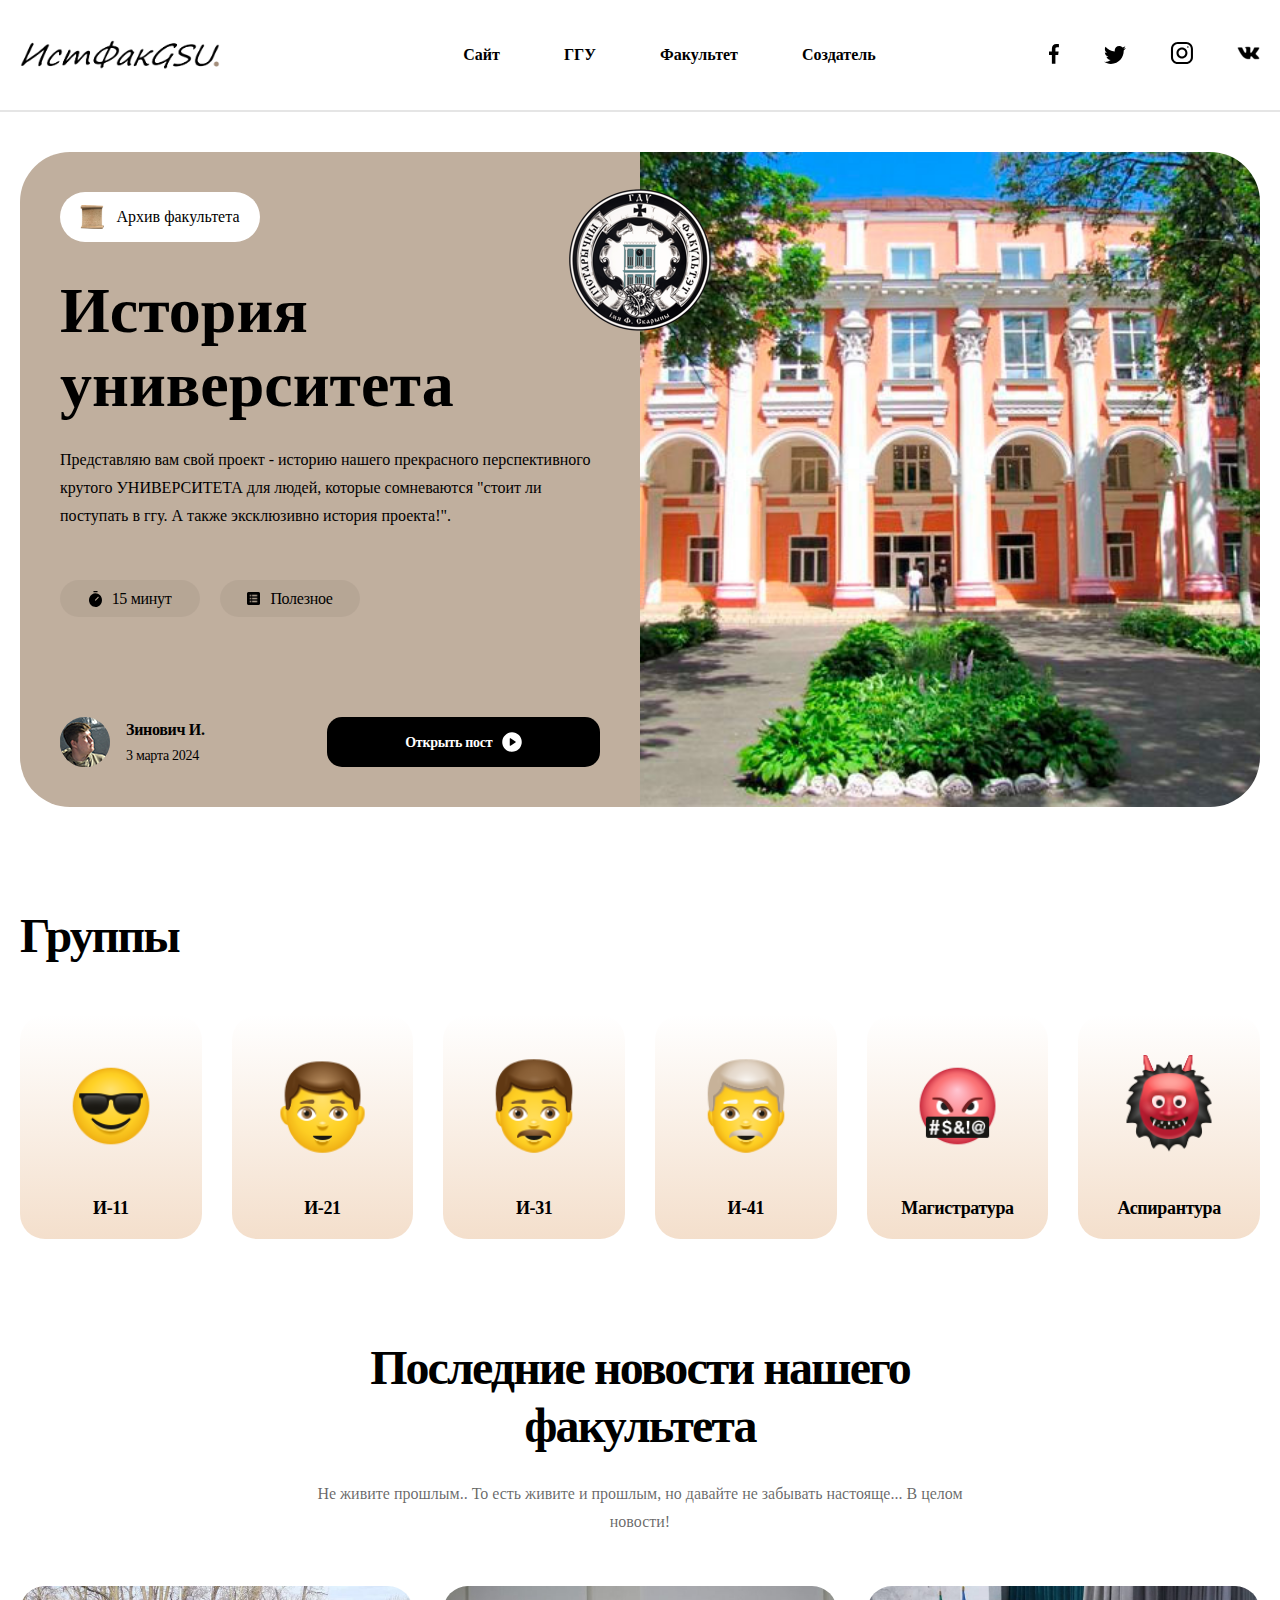
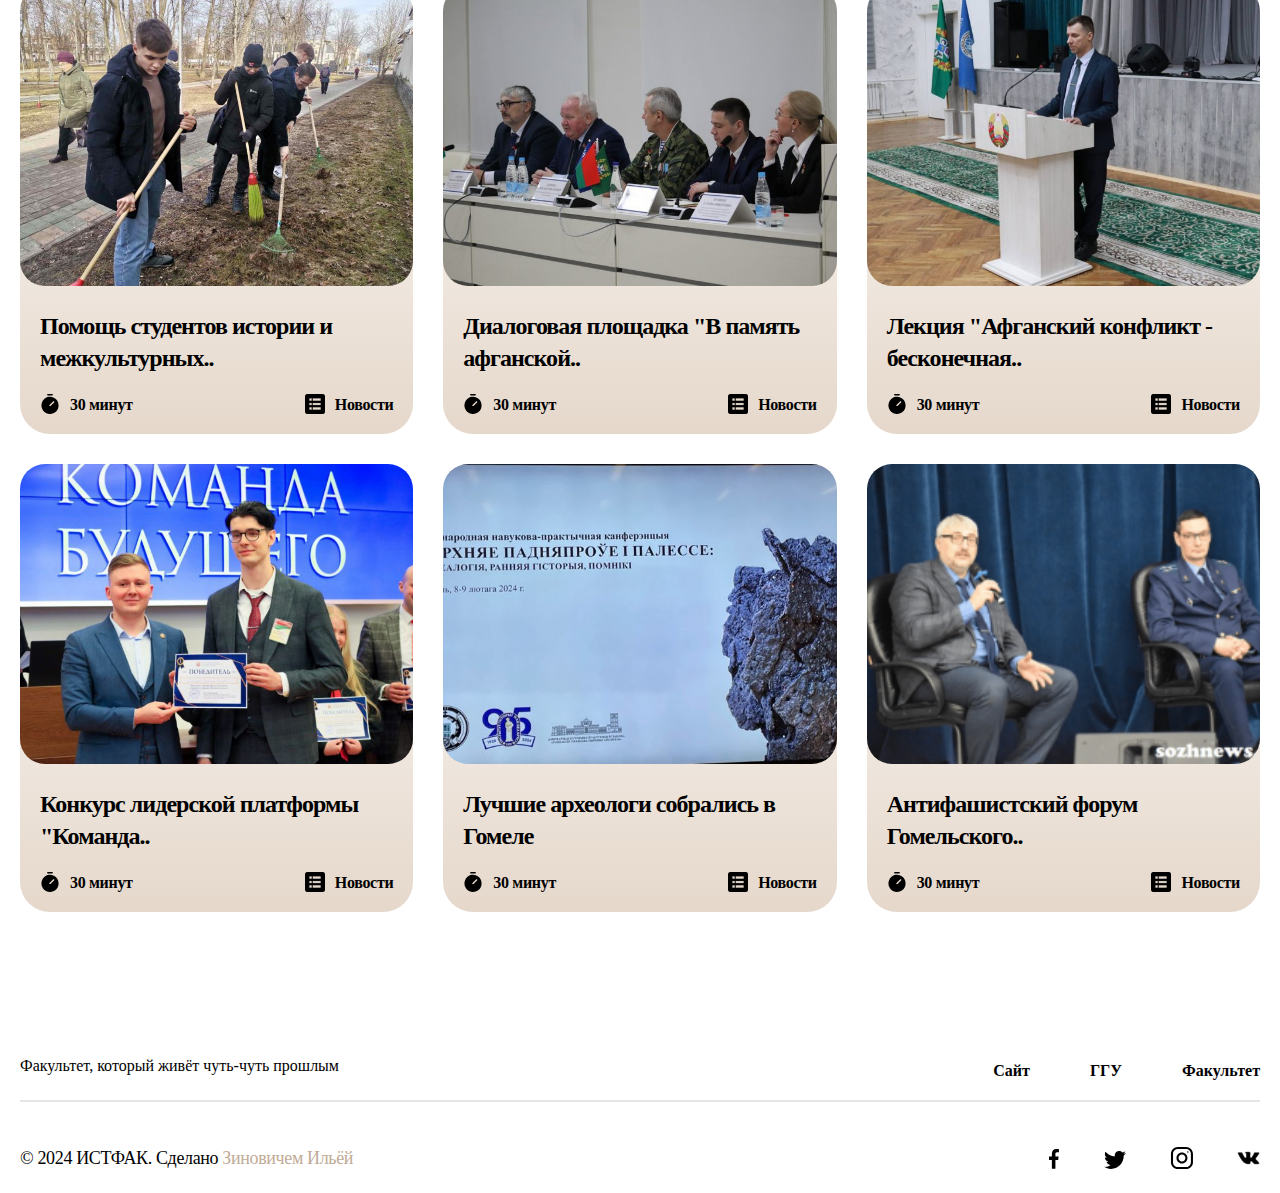
==== commit d7da63ff: "Update index.html" ====
--- a/index.html
+++ b/index.html
@@ -57,7 +57,7 @@
 
                 <div>
                     <p class="bold-text-one">История университета</p>
-                    <p class="comment">Представляю вам свой проект - историю нашего прекрасного перспективного крутого УНИВЕРСИТЕТА для людей, которые сомневаются "стоит ли поступать в ггу".</p>
+                    <p class="comment">Представляю вам свой проект - историю нашего прекрасного перспективного крутого УНИВЕРСИТЕТА для людей, которые сомневаются "стоит ли поступать в ггу. А также эксклюзивно история проекта!".</p>
                 </div>
 
                 <div class="time-clock">
